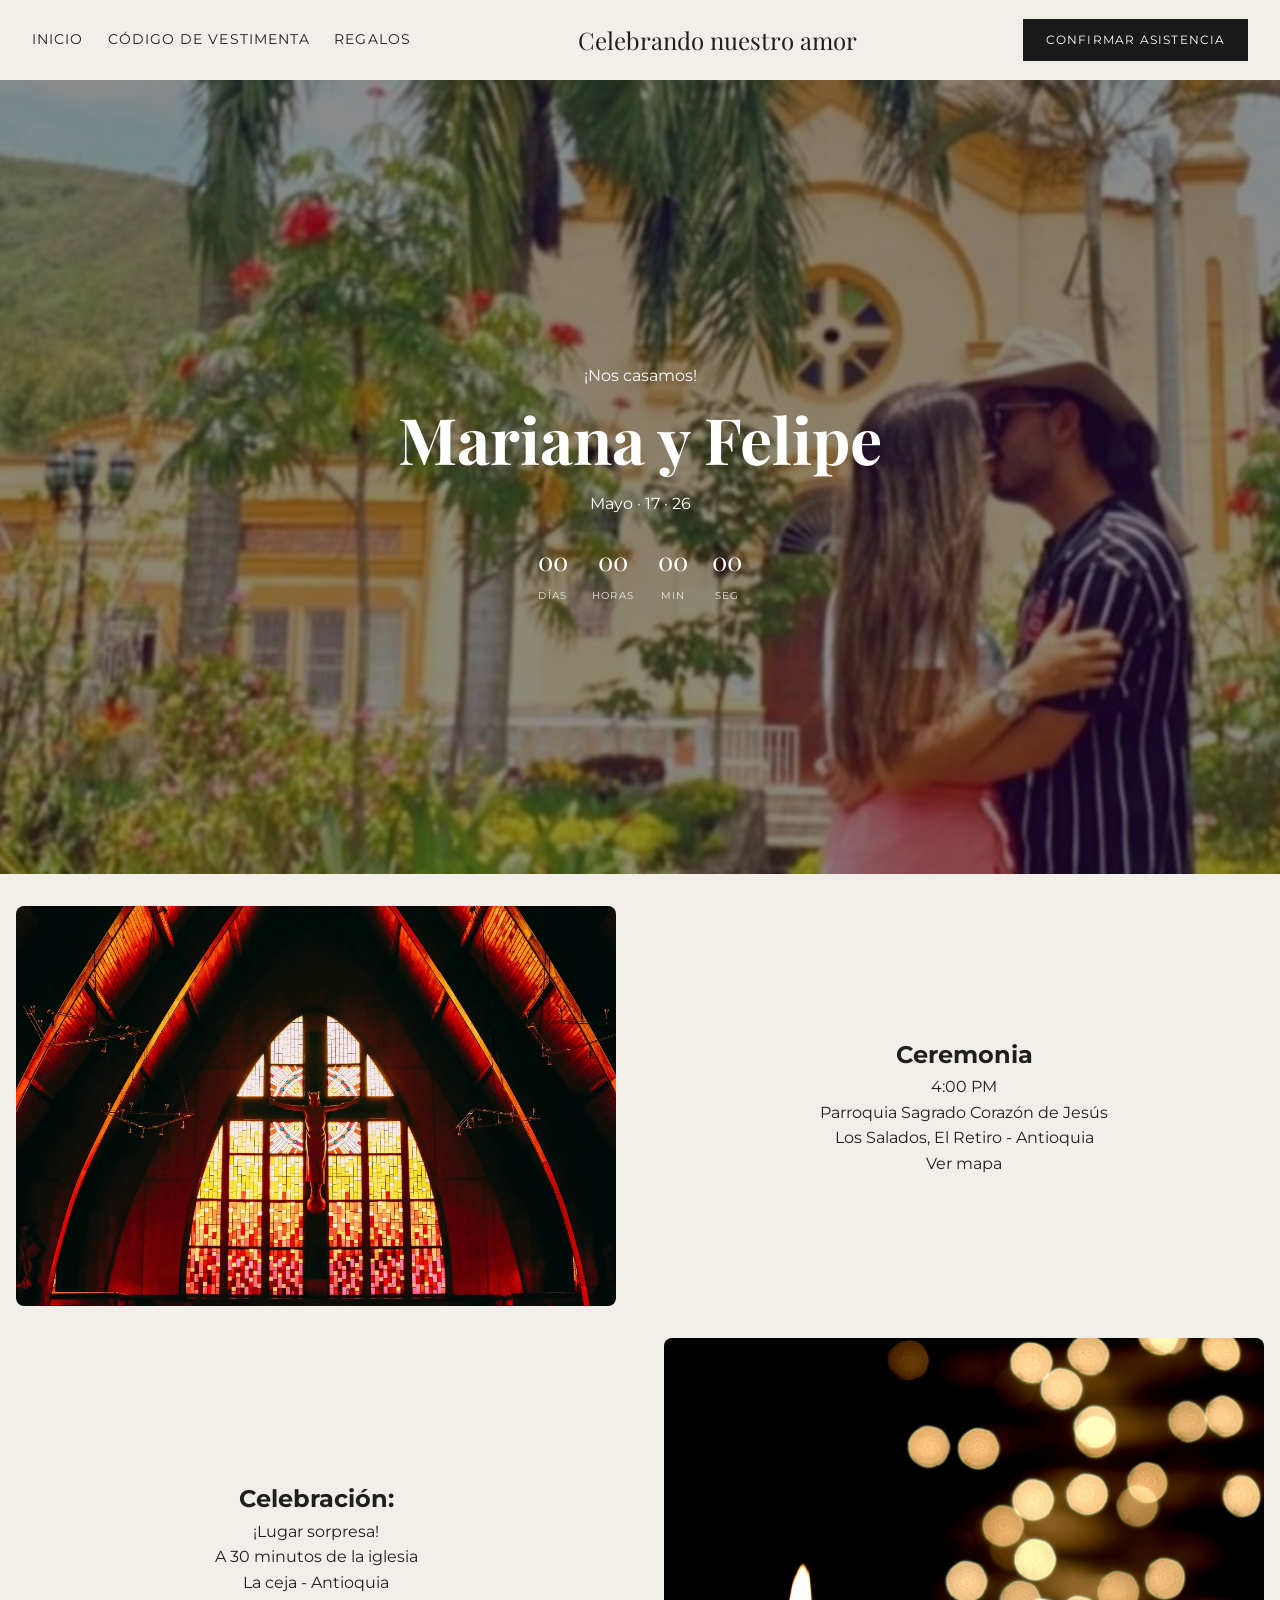
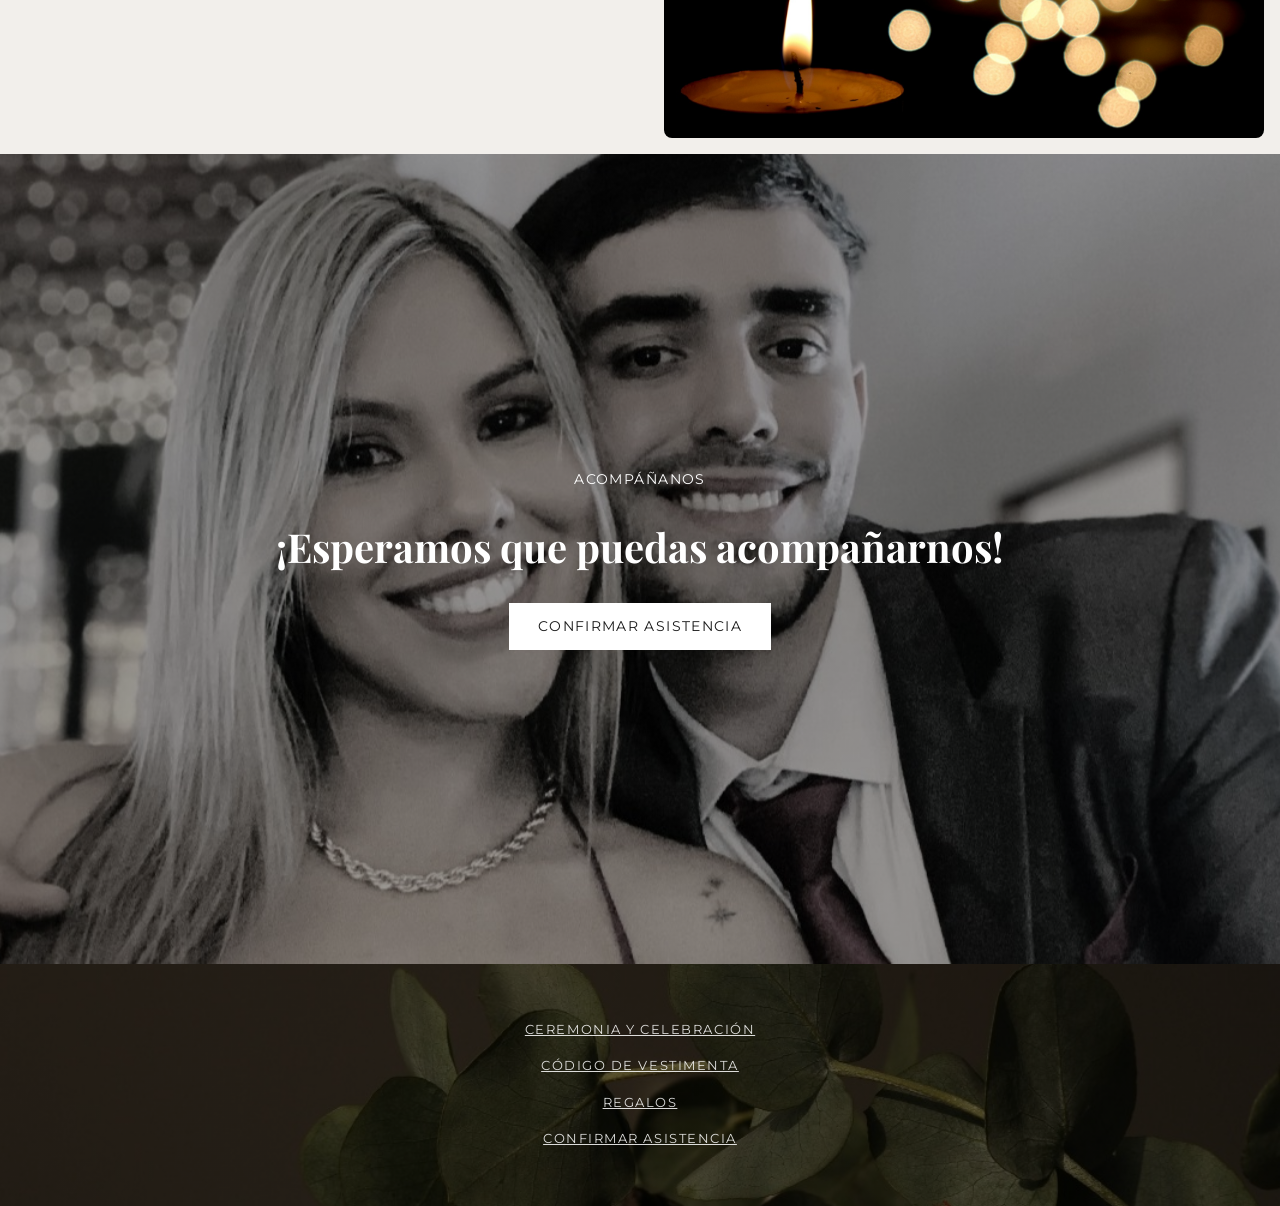
==== index.html @ bd40d795 "nav con lineas y regalos" ====
<!DOCTYPE html>
<html lang="es">
<head>
  <meta charset="UTF-8" />
  <meta name="viewport" content="width=device-width, initial-scale=1.0" />
  <title>Celebrando nuestro amor</title>

  <!-- Google Fonts -->
  <link href="https://fonts.googleapis.com/css2?family=Playfair+Display:wght@400;500;600&family=Montserrat:wght@300;400;500&display=swap" rel="stylesheet">
   
  <!-- IMPORTANTE: aquí puedes luego mover el CSS a styles.css -->
  <link rel="stylesheet" href="css/styles.css">

</head>

<body>


  <header id="header"></header>

  <section class="hero hero--home">
    <p class="eyebrow">¡Nos casamos!</p>
    <h1>Mariana y Felipe</h1>
    <p class="date">Mayo · 17 · 26</p>

    <!-- CONTADOR -->
    <div class="countdown" id="countdown">
      <div>
        <span id="days">00</span>
        <small>Días</small>
      </div>
      <div>
        <span id="hours">00</span>
        <small>Horas</small>
      </div>
      <div>
        <span id="minutes">00</span>
        <small>Min</small>
      </div>
      <div>
        <span id="seconds">00</span>
        <small>Seg</small>
      </div>
    </div>
  </section>

  

  <section class="split-section split--ceremonia">
    <div class="split-media"></div>
    <div class="content">
      <h2>Ceremonia</h2>
      <p>4:00 PM</p>
      <p>Parroquia Sagrado Corazón de Jesús</p>
      <p>Los Salados, El Retiro - Antioquia</p>
      <a href="https://maps.app.goo.gl/ar8x31HujH5ooVcg8" class="link">Ver mapa</a>
    </div>
  </section>

  <section class="split-section reverse split--celebracion">
    <div class="split-media"></div>
    <div class="content">
      <h2>Celebración:</h2>
      <p>¡Lugar sorpresa!</p>
      <p>A 30 minutos de la iglesia</p>
      <p>La ceja - Antioquia</p>
    </div>
  </section>


  <section class="cta cta--fondo">
    <p class="eyebrow">Acompáñanos</p>
    <h2>¡Esperamos que puedas acompañarnos!</h2>
    <a href="rsvp.html" class="btn-light">Confirmar asistencia</a>
  </section>


  <div id="footer"></div>

  <script src="js/include.js"></script>

  <script>
  const targetDate = new Date("May 17, 2026 16:00:00").getTime();

  function updateCountdown() {
    const now = new Date().getTime();
    const distance = targetDate - now;

    if (distance < 0) return;

    const days = Math.floor(distance / (1000 * 60 * 60 * 24));
    const hours = Math.floor((distance / (1000 * 60 * 60)) % 24);
    const minutes = Math.floor((distance / (1000 * 60)) % 60);
    const seconds = Math.floor((distance / 1000) % 60);

    document.getElementById("days").textContent = days;
    document.getElementById("hours").textContent = hours.toString().padStart(2, "0");
    document.getElementById("minutes").textContent = minutes.toString().padStart(2, "0");
    document.getElementById("seconds").textContent = seconds.toString().padStart(2, "0");
  }

  updateCountdown();
  setInterval(updateCountdown, 1000);
</script>


</body>
</html>
---- css/styles.css ----
/* =====================
       VARIABLES
    ====================== */
    :root {
      --bg-main: #f2efeb;
      --bg-accent: #e6d3c4;
      --bg-dark: #1a1a1a;
      --text-main: #1f1f1f;
      --text-muted: #6f6f6f;
      --text-light: #ffffff;
    }

    /* =====================
       RESET
    ====================== */
    *, *::before, *::after {
      box-sizing: border-box;
      margin: 0;
      padding: 0;
    }

    body {
      font-family: 'Montserrat', sans-serif;
      background-color: var(--bg-main);
      color: var(--text-main);
      line-height: 1.6;
    }

    a { text-decoration: none; color: inherit; }

    p a {
      text-decoration: underline;
      font-size: 1.1em;
    }

    footer a {
      text-decoration: underline;
      font-size: 1.1em;
    }


    /* =====================
       HEADER (DESKTOP)
    ====================== */
    .site-header {
      position: sticky;
      top: 0;
      z-index: 10;
      background-color: var(--bg-main);
      display: grid;
      grid-template-columns: auto 1fr auto;
      align-items: center;
      padding: 1.2rem 2rem;
    }

    #header {
      position: sticky;
      top: 0;
      z-index: 1000;
    }

    .nav-left {
      display: flex;
      gap: 1.5rem;
      font-size: 0.85rem;
      letter-spacing: 0.08em;
      text-transform: uppercase;
    }

    .nav-center {
      font-family: 'Playfair Display', serif;
      font-size: 1.5rem;
      text-align: center;
    }

    .nav-right {
      display: flex;
      justify-content: flex-end;
    }

    .btn-dark {
      background-color: var(--bg-dark);
      color: var(--text-light);
      padding: 0.7rem 1.4rem;
      font-size: 0.75rem;
      letter-spacing: 0.1em;
      text-transform: uppercase;
    }

    /* CTA móvil oculto en desktop */
    .mobile-cta {
      display: none;
    }

    /* HAMBURGUESA (oculta en desktop) */
    .hamburger {
      display: none;
      flex-direction: column;
      gap: 5px;
      cursor: pointer;
    }

    .hamburger span {
      width: 24px;
      height: 2px;
      background: var(--text-main);
    }

    /* =====================
       SECCIONES
    ====================== */
    section { padding: 5rem 2rem; }

    /* HERO */

    .hero {
      display: flex;
      flex-direction: column;
      align-items: center;
      justify-content: center;
      text-align: center;
      color: var(--text-light);
      padding: 2rem;
      position: relative;
      overflow: hidden;
    }

    /* HERO-HOME */

    .hero--home {
      min-height: 90vh;
      padding: 2rem;
    }

    .hero--home::before {
      content: "";
      position: absolute;
      inset: 0;

      background:
        linear-gradient(rgba(0,0,0,0.45), rgba(0,0,0,0.45)),
        url('../images/hero-desktop.jpg') center / cover no-repeat;

      z-index: 0;
      margin: 0 0 1rem 0;
    }

    .hero--home > * {
      position: relative;
      z-index: 1;
    }

    .countdown {
      display: flex;
      gap: 1.5rem;
      margin-top: 1.5rem;
      text-align: center;
    }

    .countdown span {
      display: block;
      font-family: 'Playfair Display', serif;
      font-size: 1.6rem;
    }

    .countdown small {
      font-size: 0.65rem;
      letter-spacing: 0.12em;
      text-transform: uppercase;
      opacity: 0.85;
    }


    /* HERO-RESVP*/

    .hero--rsvp {
      min-height: 90vh;
      padding: 2rem;
    }

    .hero--rsvp::before {
      content: "";
      position: absolute;
      inset: 0;

      background:
        linear-gradient(rgba(0,0,0,0.45), rgba(0,0,0,0.45)),
        url('../images/playa-desktop.jpg') center / cover no-repeat;

      z-index: 0;
      margin: 0 0 1rem 0;
    }

    .hero--rsvp > * {
      position: relative;
      z-index: 1;
    }

    /* HERO-Vestimenta*/

    .hero--vestimenta {
      min-height: 90vh;
      padding: 2rem;
    }

    .hero--vestimenta::before {
      content: "";
      position: absolute;
      inset: 0;

      background:
        linear-gradient(rgba(0,0,0,0.45), rgba(0,0,0,0.45)),
        url('../images/anillo-desktop.png') center / cover no-repeat;

      z-index: 0;
      margin: 0 0 1rem 0;
    }


    .hero--vestimenta > * {
      position: relative;
      z-index: 1;
    }

    /* HERO-regalos*/

    .hero--regalos {
      min-height: 90vh;
      padding: 2rem;
    }

    .hero--regalos::before {
      content: "";
      position: absolute;
      inset: 0;

      background:
        linear-gradient(rgba(0,0,0,0.45), rgba(0,0,0,0.45)),
        url('../images/sobres-desktop.png') center / cover no-repeat;

      z-index: 0;
      margin: 0 0 1rem 0;
    }


    .hero--regalos > * {
      position: relative;
      z-index: 1;
    }

    /* HERO- h1*/

    .hero h1 {
      font-family: 'Playfair Display', serif;
      font-size: clamp(2.5rem, 5vw, 4rem);
    }

    /* Sections */

    .split-section {
      display: grid;
      grid-template-columns: 1fr 1fr;
      gap: 3rem;
      align-items: center;
      text-align: center;
      padding: 1rem; /* menos espacio vertical */
       
    }

    /* Alternar orden imagen / texto */
    .split-section.reverse {
      direction: rtl;
    }

    .split-section.reverse > * {
      direction: ltr;
    }

    .split-media {
      width: 100%;
      height: 400px;
      background-position: center;
      background-size: cover;
      background-repeat: no-repeat;
      border-radius: 8px; /* opcional */
    }

    .split--ceremonia .split-media {
      background-image: url('../images/iglesia.jpg');
      
    }

    .split--celebracion .split-media {
      background-image: url('../images/hacienda.jpg');
    }



    .media-placeholder { height: 400px; background: #ccc; }

    .cta {
      text-align: center;
      position: relative;
      overflow: hidden;
      display: flex;
      flex-direction: column;
      align-items: center;
      justify-content: center;
      gap: 1.5rem;
      color: var(--text-light);
      min-height: 90vh;
      padding: 2rem;
    }

    /* Imagen de fondo con overlay */
    .cta--fondo::before {
      content: "";
      position: absolute;
      inset: 0;
      
      background:
        linear-gradient(rgba(0,0,0,0.4), rgba(0,0,0,0.4)),
        url('../images/cta-fondo-desktop.jpg') center / cover no-repeat;
      
      z-index: 0;
    }

    /* Contenido por encima */
    .cta--fondo > * {
      position: relative;
      z-index: 1;
    }

    /* Estilos del texto y botón */
    .cta .eyebrow {
      text-transform: uppercase;
      letter-spacing: 0.1em;
      font-size: 0.9rem;
      color: var(--text-light);
    }

    .cta h2 {
      font-family: 'Playfair Display', serif;
      font-size: clamp(1.8rem, 4vw, 2.5rem);
    }

    .cta .btn-light {
      background: var(--text-light);
      color: var(--bg-dark);
      padding: 0.8rem 1.8rem;
      text-transform: uppercase;
      letter-spacing: 0.1em;
      font-size: 0.85rem;
    }


    .site-footer {
      color: var(--text-light);
      padding: 3.5rem 2rem;
      display: flex;
      justify-content: center;
      position: relative;
      overflow: hidden;
    }

    .site-footer--image::before {
      content: "";
      position: absolute;
      inset: 0;

      background:
        linear-gradient(rgba(0,0,0,0.55), rgba(0,0,0,0.55)),
        url('../images/footer.jpg') center / cover no-repeat;

      z-index: 0;
    }

    .site-footer nav {
      display: flex;
      flex-direction: column;
      gap: 1rem;
      text-align: center;
      position: relative;
      z-index: 1;
    }

    .site-footer a {
      font-size: 0.8rem;
      letter-spacing: 0.12em;
      text-transform: uppercase;
      opacity: 0.85;
      transition: opacity 0.3s ease;
    }

    .site-footer a:hover {
      opacity: 1;
    }



    .required {
    color: rgb(98, 80, 80);        /* opcional, resalta que es obligatorio */
    font-size: 0.85rem;
    margin-left: 0.3rem; /* pequeño espacio desde el label */
  }


    /* =====================
       RESPONSIVE (MÓVIL)
    ====================== */
    @media (max-width: 768px) {
      .mobile-cta { display: inline-block; }
      .hamburger { display: flex; }

      .nav-right { display: none; }

      .nav-left {
        position: absolute;
        top: 100%;
        left: 0;
        width: 100%;
        background: var(--bg-main);
        flex-direction: column;
        align-items: center;
        gap: 1.5rem;
        padding: 2rem 0;
        display: none;
      }

      .nav-left.active { display: flex; }

      .mobile-cta { margin-top: 1rem; }

      .split-section { grid-template-columns: 1fr; }

      .hero--home {
        aspect-ratio: 9 / 16;
        min-height: unset;
      }

      .hero--home::before {
        background:
          linear-gradient(rgba(0,0,0,0.5), rgba(0,0,0,0.5)),
          url('../images/hero.jpg') center / contain no-repeat;
      }

      .hero--rsvp {
        aspect-ratio: 9 / 16;
        min-height: unset;
      }


      .hero--rsvp::before {
        background:
          linear-gradient(rgba(0,0,0,0.1), rgba(0,0,0,0.1)),
          url('../images/playa.jpg') center / contain no-repeat;
      }

      .hero--vestimenta {
        aspect-ratio: 9 / 16;
        min-height: unset;
      }

      .hero--vestimenta::before {
        background:
          linear-gradient(rgba(0,0,0,0.35), rgba(0,0,0,0.35)),
          url('../images/anillo.png') center / contain no-repeat;
      }

          .cta.cta--fondo::before {
        background:
          linear-gradient(rgba(0,0,0,0.35), rgba(0,0,0,0.35)),
          url('../images/cta-fondo.jpg') center / cover no-repeat;
      }
    }
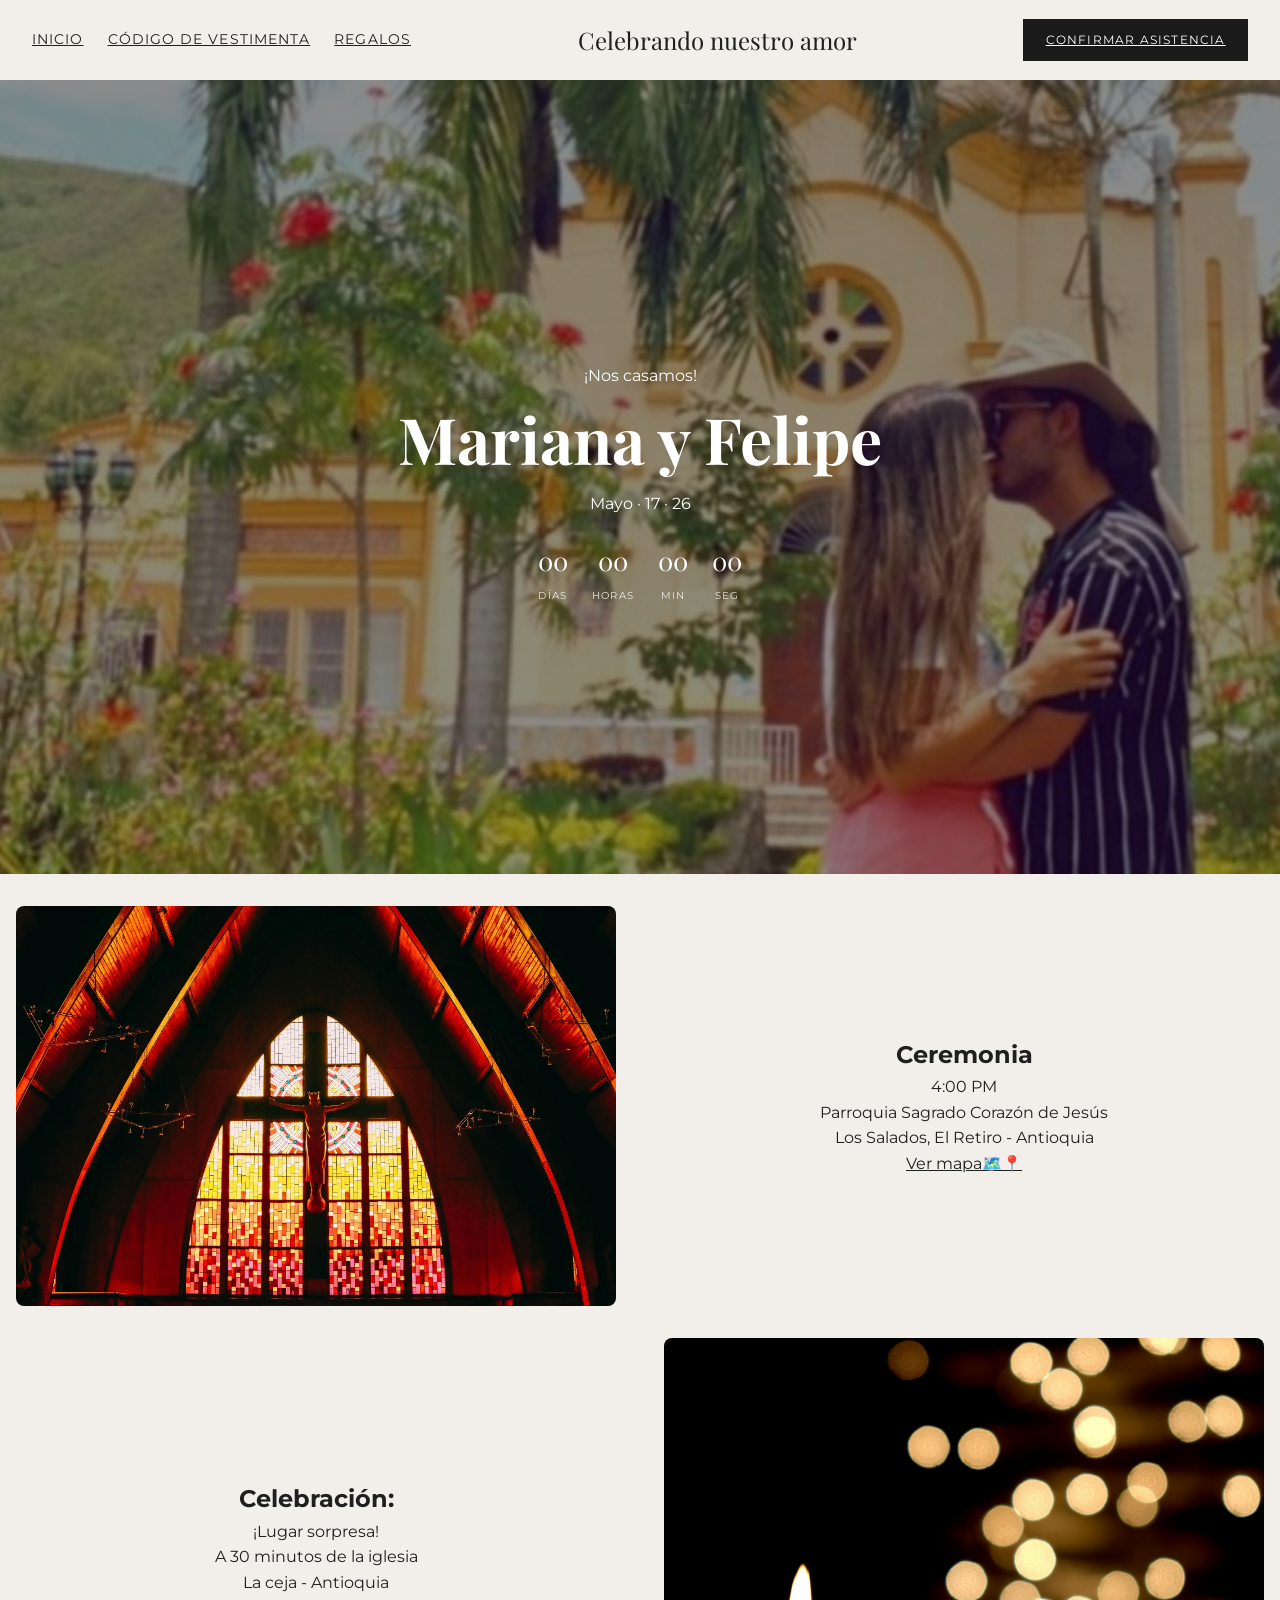
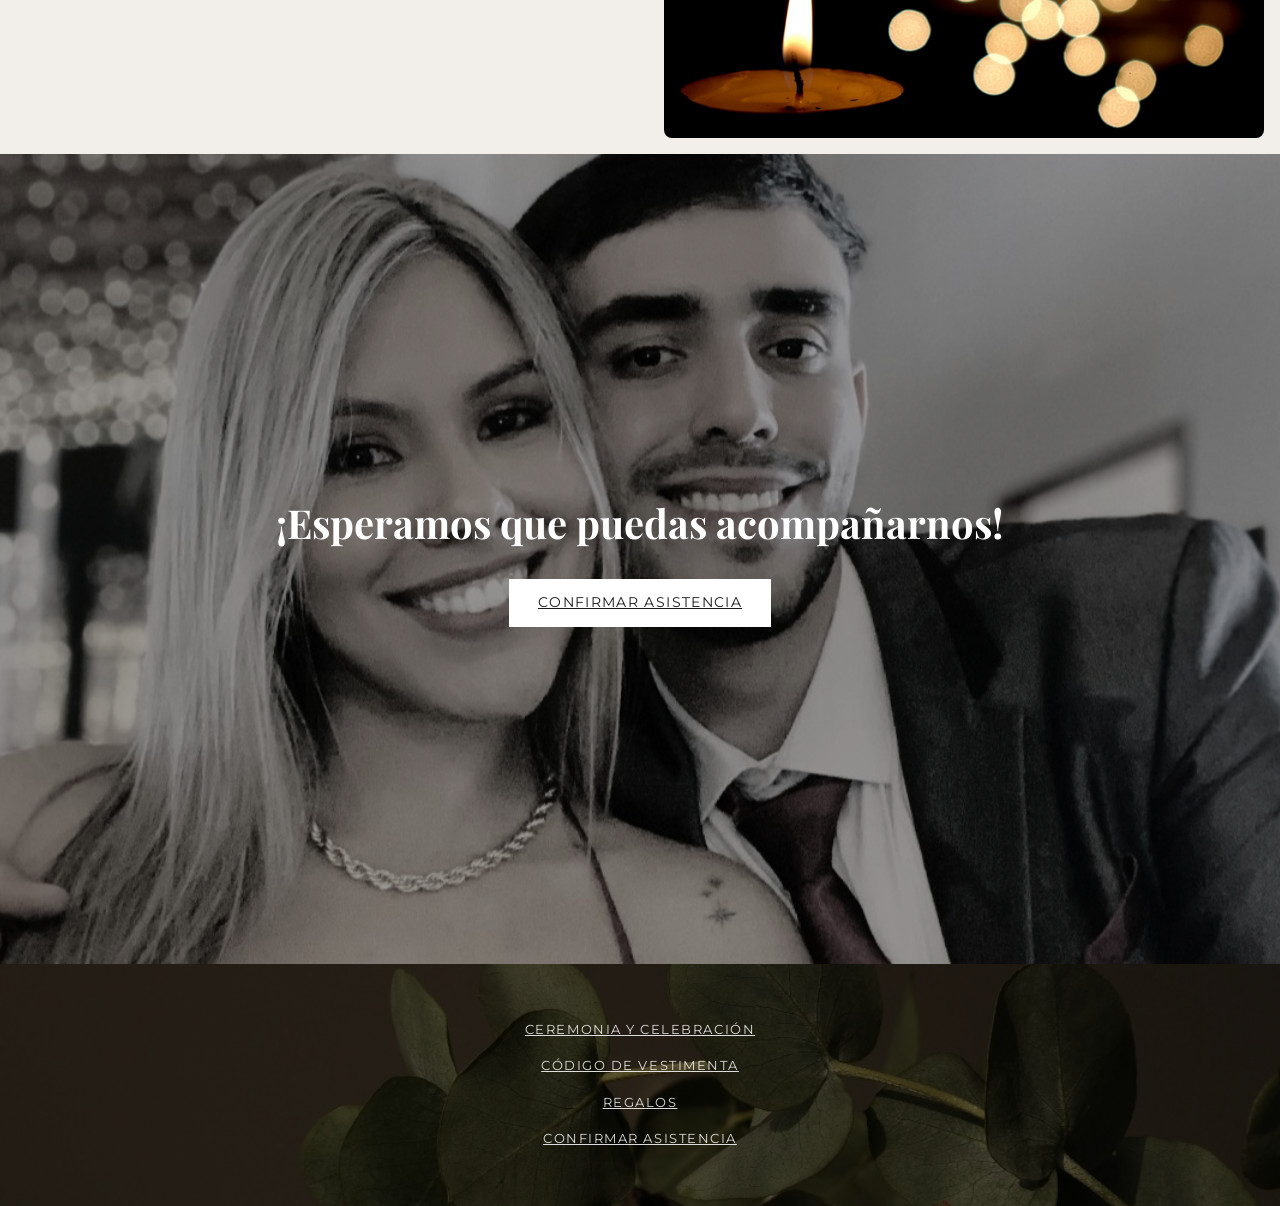
==== commit 0130c54e: "ultimas correciones" ====
--- a/index.html
+++ b/index.html
@@ -7,7 +7,8 @@
 
   <!-- Google Fonts -->
   <link href="https://fonts.googleapis.com/css2?family=Playfair+Display:wght@400;500;600&family=Montserrat:wght@300;400;500&display=swap" rel="stylesheet">
-   
+  <link href="https://fonts.googleapis.com/css2?family=Cormorant+Garamond:wght@400;500;600&display=swap" rel="stylesheet">
+
   <!-- IMPORTANTE: aquí puedes luego mover el CSS a styles.css -->
   <link rel="stylesheet" href="css/styles.css">
 
@@ -53,7 +54,7 @@
       <p>4:00 PM</p>
       <p>Parroquia Sagrado Corazón de Jesús</p>
       <p>Los Salados, El Retiro - Antioquia</p>
-      <a href="https://maps.app.goo.gl/ar8x31HujH5ooVcg8" class="link">Ver mapa</a>
+      <a href="https://maps.app.goo.gl/ar8x31HujH5ooVcg8" class="link">Ver mapa🗺️📍</a>
     </div>
   </section>
 
@@ -69,7 +70,6 @@
 
 
   <section class="cta cta--fondo">
-    <p class="eyebrow">Acompáñanos</p>
     <h2>¡Esperamos que puedas acompañarnos!</h2>
     <a href="rsvp.html" class="btn-light">Confirmar asistencia</a>
   </section>
@@ -80,7 +80,7 @@
   <script src="js/include.js"></script>
 
   <script>
-  const targetDate = new Date("May 17, 2026 16:00:00").getTime();
+  const targetDate = new Date("May 17, 2026 00:00:00").getTime();
 
   function updateCountdown() {
     const now = new Date().getTime();
--- a/css/styles.css
+++ b/css/styles.css
@@ -26,9 +26,14 @@
       line-height: 1.6;
     }
 
-    a { text-decoration: none; color: inherit; }
+    a {color: inherit; }
 
     p a {
+      text-decoration: underline;
+      font-size: 1.1em;
+    }
+
+    #mapa {
       text-decoration: underline;
       font-size: 1.1em;
     }
@@ -201,7 +206,9 @@
     .hero--vestimenta {
       min-height: 90vh;
       padding: 2rem;
-    }
+      font-family: 'Cormorant Garamond', sans-serif;
+    }
+
 
     .hero--vestimenta::before {
       content: "";
@@ -217,10 +224,8 @@
     }
 
 
-    .hero--vestimenta > * {
-      position: relative;
-      z-index: 1;
-    }
+  
+    
 
     /* HERO-regalos*/
 
@@ -284,6 +289,30 @@
       background-repeat: no-repeat;
       border-radius: 8px; /* opcional */
     }
+
+    .split--vestimenta {
+      gap: 2rem;
+    }
+
+    .vestimenta {
+      padding: 3rem 2rem;
+      border-radius: 1.1rem;
+      text-align: center;
+      box-shadow: 0 10px 30px rgba(0,0,0,0.05);
+      font-family: 'Cormorant Garamond', sans-serif;
+      font-size: 1.2rem;
+    }
+
+    /* Rosa pastel */
+    .vestimenta--mujer {
+      background-color: #ebccad;
+    }
+
+    /* Azul pastel */
+    .vestimenta--hombre {
+      background-color: #99ab9f;
+    }
+
 
     .split--ceremonia .split-media {
       background-image: url('../images/iglesia.jpg');
@@ -404,6 +433,13 @@
     margin-left: 0.3rem; /* pequeño espacio desde el label */
   }
 
+    #mapa {
+      text-decoration: underline !important;
+    }
+
+    .link{
+      text-decoration: underline;
+    }
 
     /* =====================
        RESPONSIVE (MÓVIL)
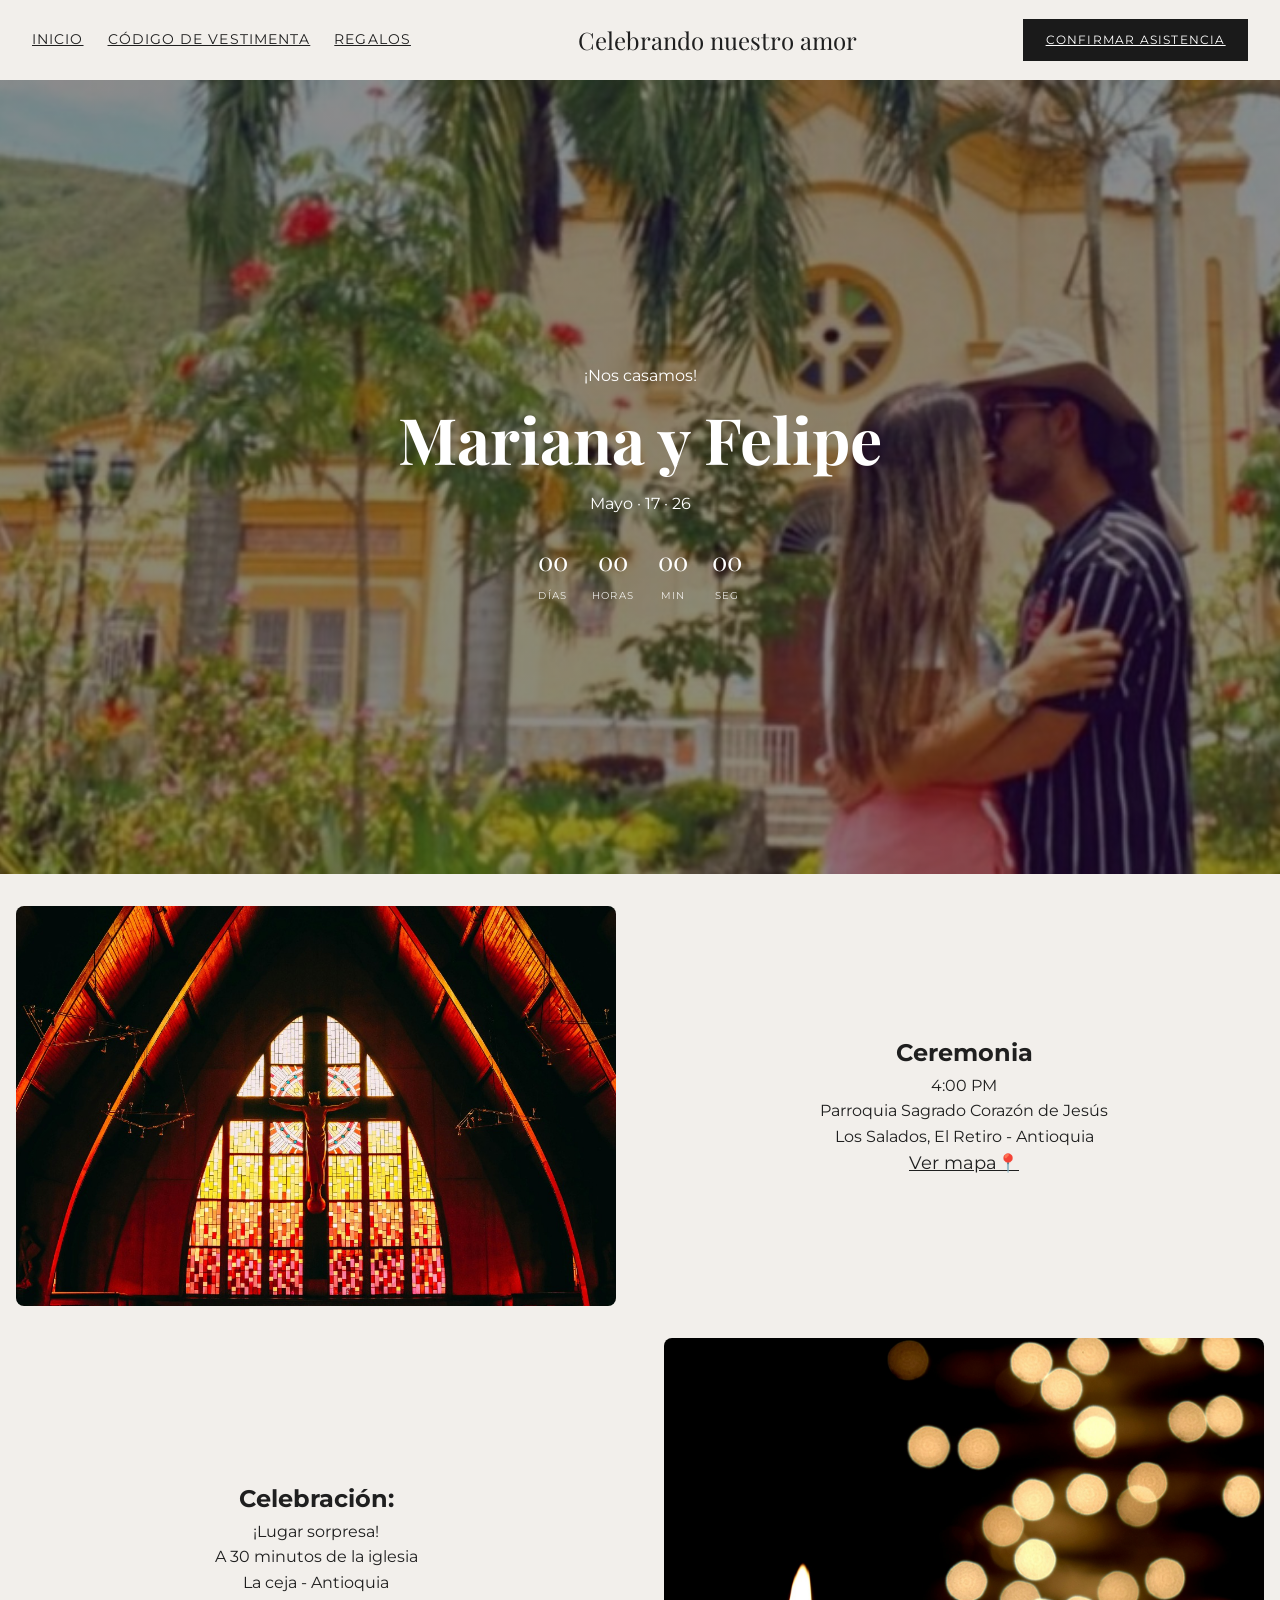
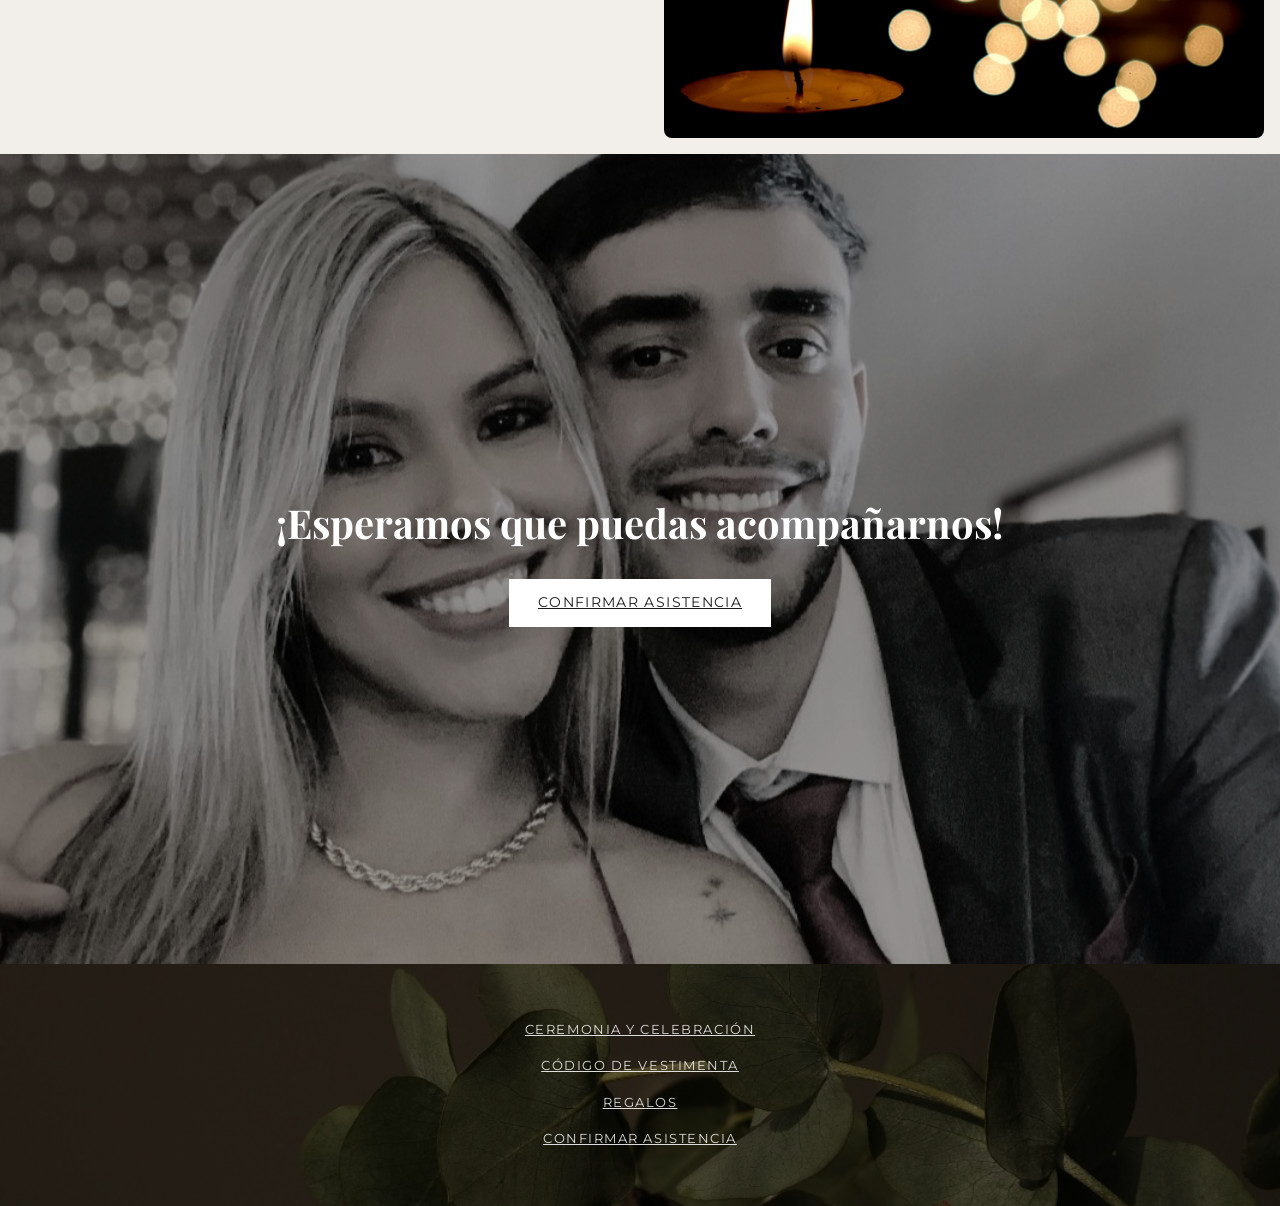
==== commit 45732804: "cambio mapa" ====
--- a/index.html
+++ b/index.html
@@ -54,7 +54,7 @@
       <p>4:00 PM</p>
       <p>Parroquia Sagrado Corazón de Jesús</p>
       <p>Los Salados, El Retiro - Antioquia</p>
-      <a href="https://maps.app.goo.gl/ar8x31HujH5ooVcg8" class="link">Ver mapa🗺️📍</a>
+      <a href="https://maps.app.goo.gl/ar8x31HujH5ooVcg8" id="mapa" class="link">Ver mapa📍</a>
     </div>
   </section>
 
--- a/css/styles.css
+++ b/css/styles.css
@@ -437,7 +437,7 @@
       text-decoration: underline !important;
     }
 
-    .link{
+    #mapa {
       text-decoration: underline;
     }
 
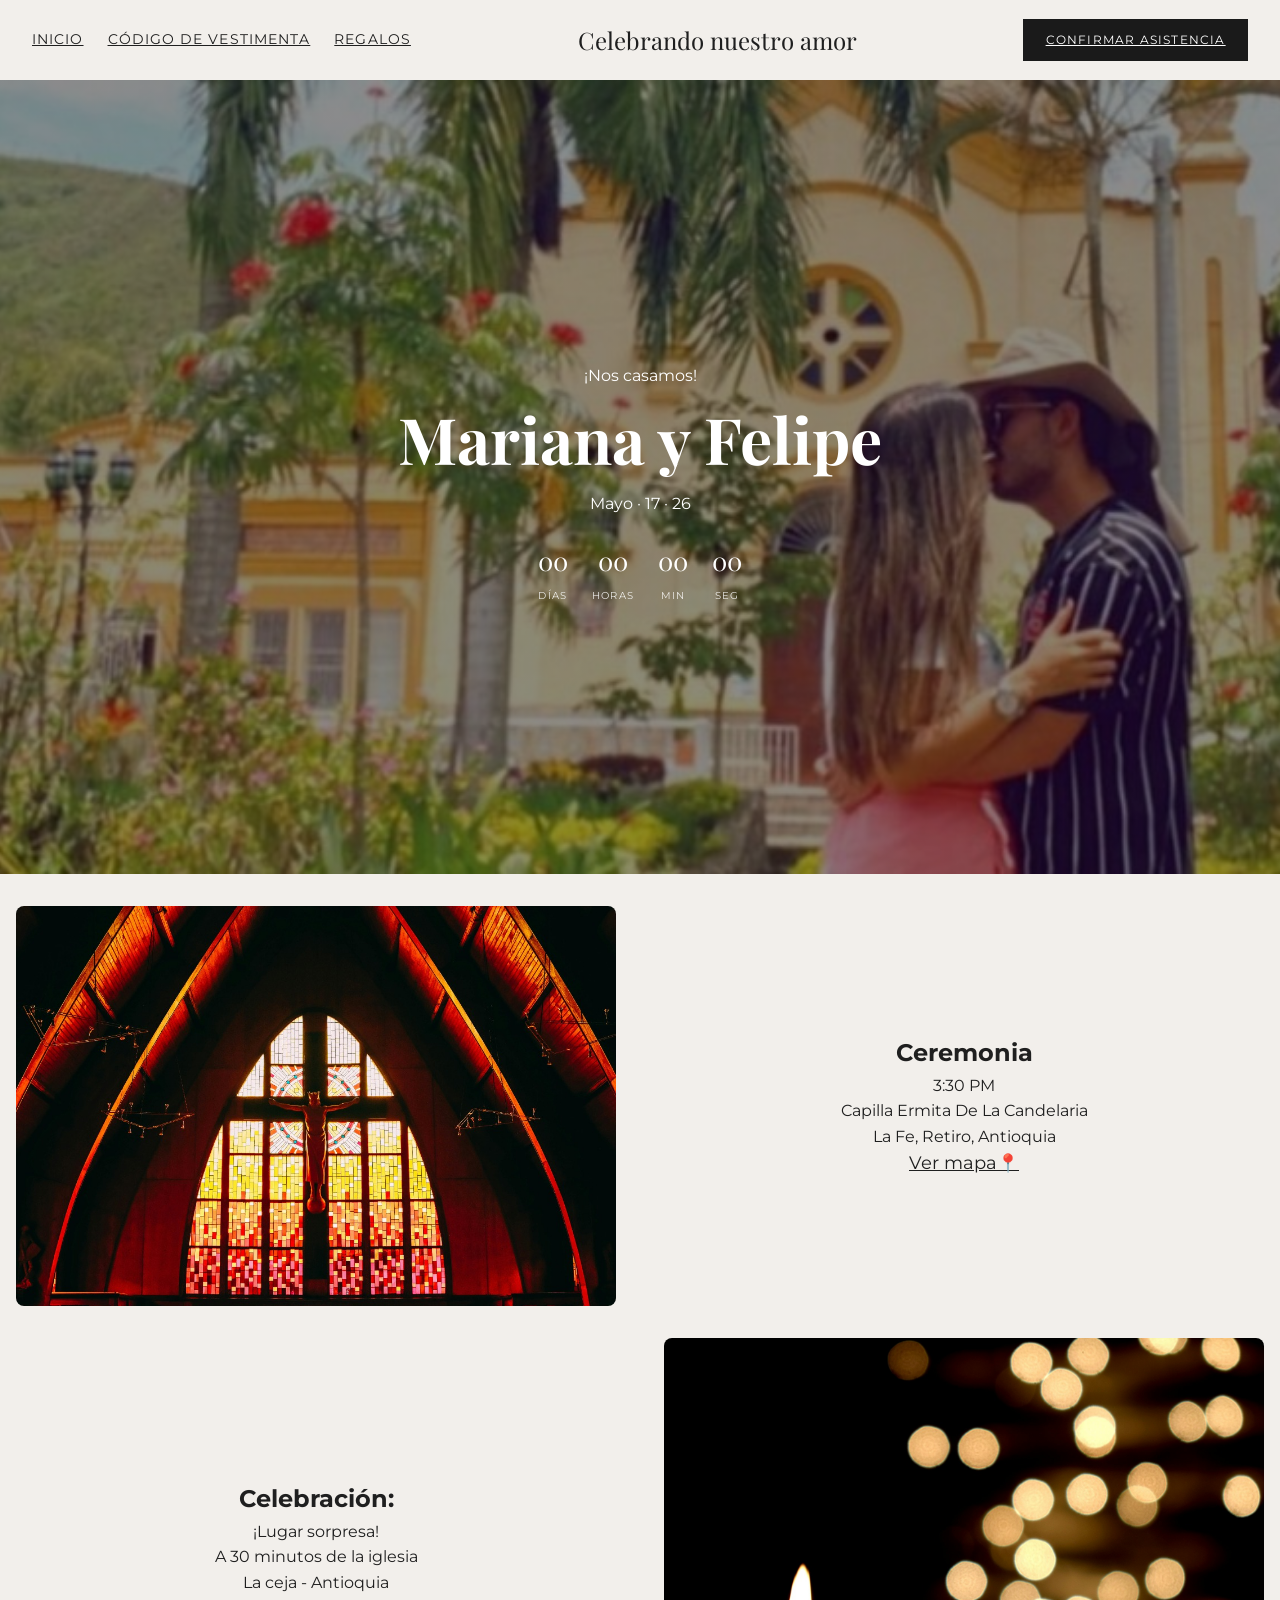
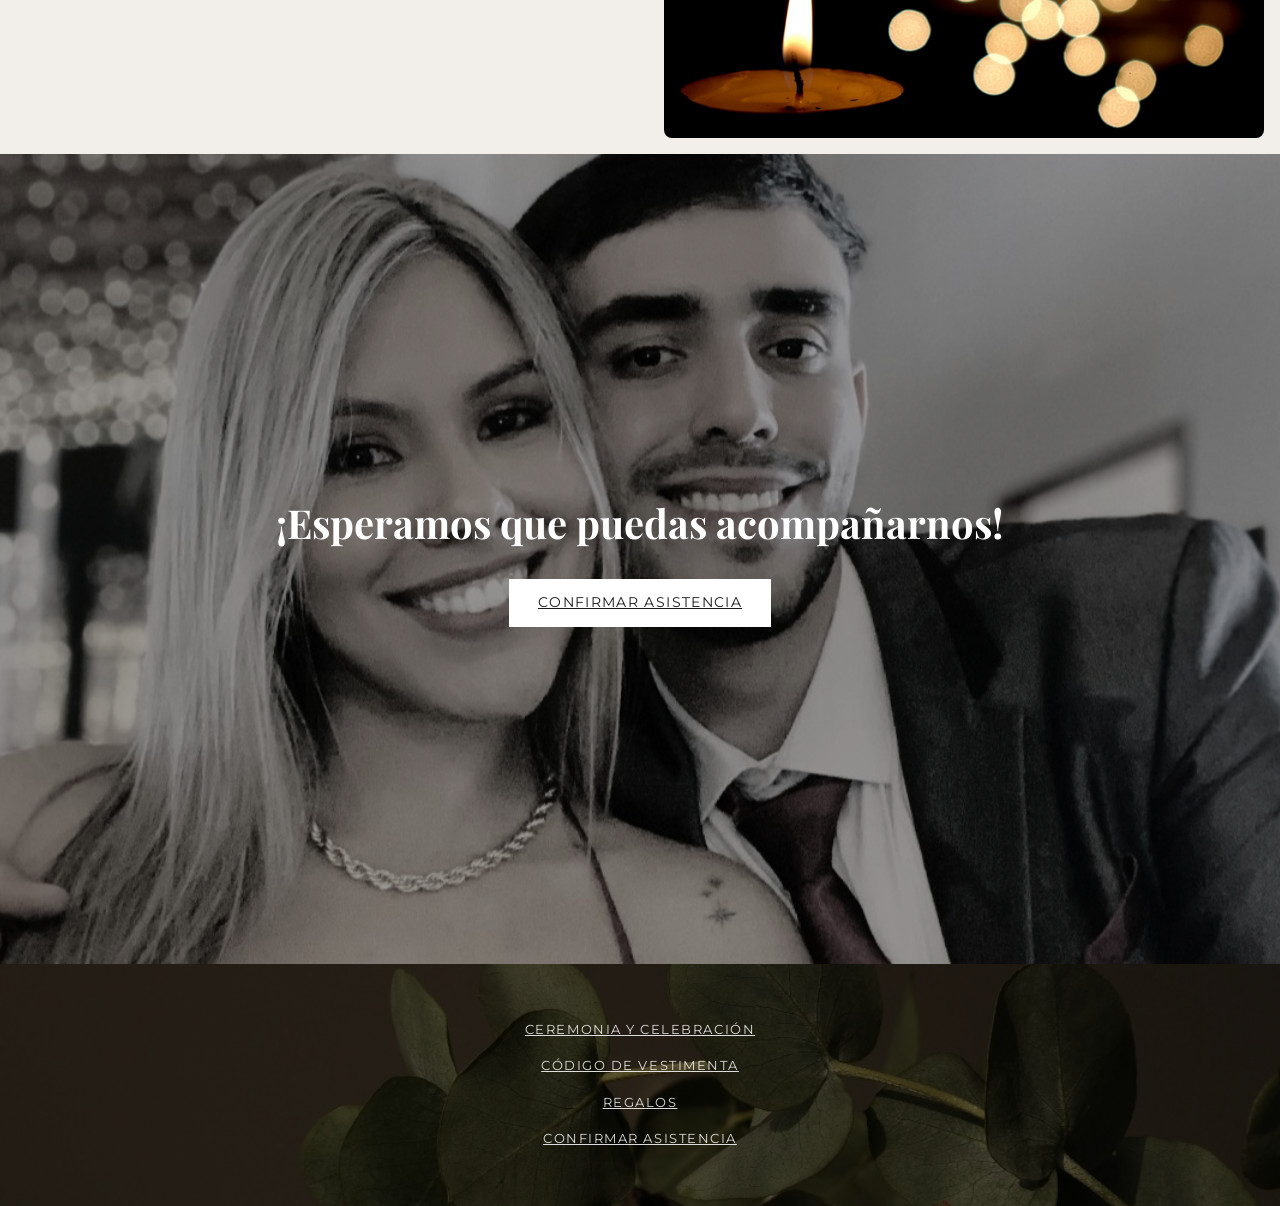
==== commit 9f38da06: "cambio iglesia" ====
--- a/index.html
+++ b/index.html
@@ -51,10 +51,10 @@
     <div class="split-media"></div>
     <div class="content">
       <h2>Ceremonia</h2>
-      <p>4:00 PM</p>
-      <p>Parroquia Sagrado Corazón de Jesús</p>
-      <p>Los Salados, El Retiro - Antioquia</p>
-      <a href="https://maps.app.goo.gl/ar8x31HujH5ooVcg8" id="mapa" class="link">Ver mapa📍</a>
+      <p>3:30 PM</p>
+      <p>Capilla Ermita De La Candelaria</p>
+      <p>La Fe, Retiro, Antioquia</p>
+      <a href="https://share.google/L19kBGJmUySTLNsi6" id="mapa" class="link">Ver mapa📍</a>
     </div>
   </section>
 
--- a/css/styles.css
+++ b/css/styles.css
@@ -448,6 +448,8 @@
       .mobile-cta { display: inline-block; }
       .hamburger { display: flex; }
 
+      
+
       .nav-right { display: none; }
 
       .nav-left {
@@ -507,5 +509,11 @@
         background:
           linear-gradient(rgba(0,0,0,0.35), rgba(0,0,0,0.35)),
           url('../images/cta-fondo.jpg') center / cover no-repeat;
+          
+      }
+
+      .cta.cta--fondo {
+        justify-content: flex-end; /* 👈 ESTO mueve el h2 y el botón */
+        padding-bottom: 4rem;      /* ajusta cuánto sube/baja */
       }
     }
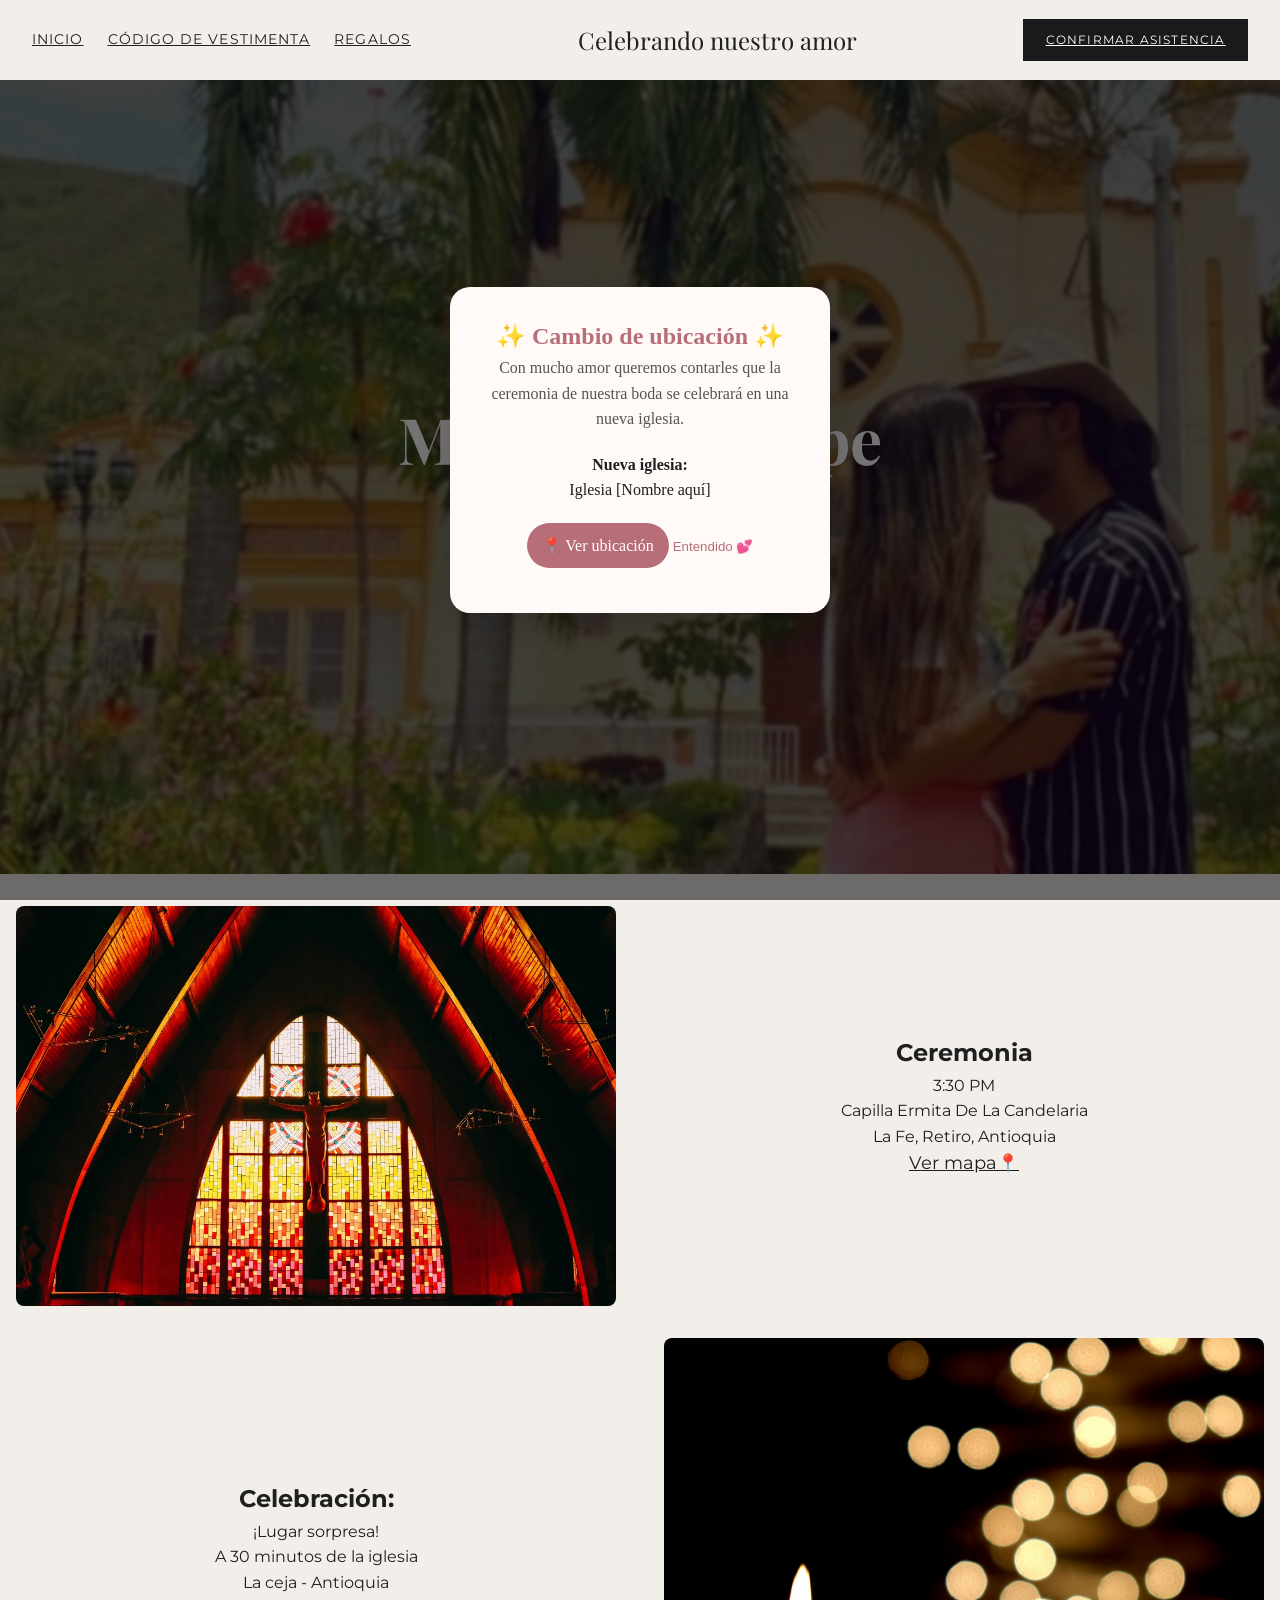
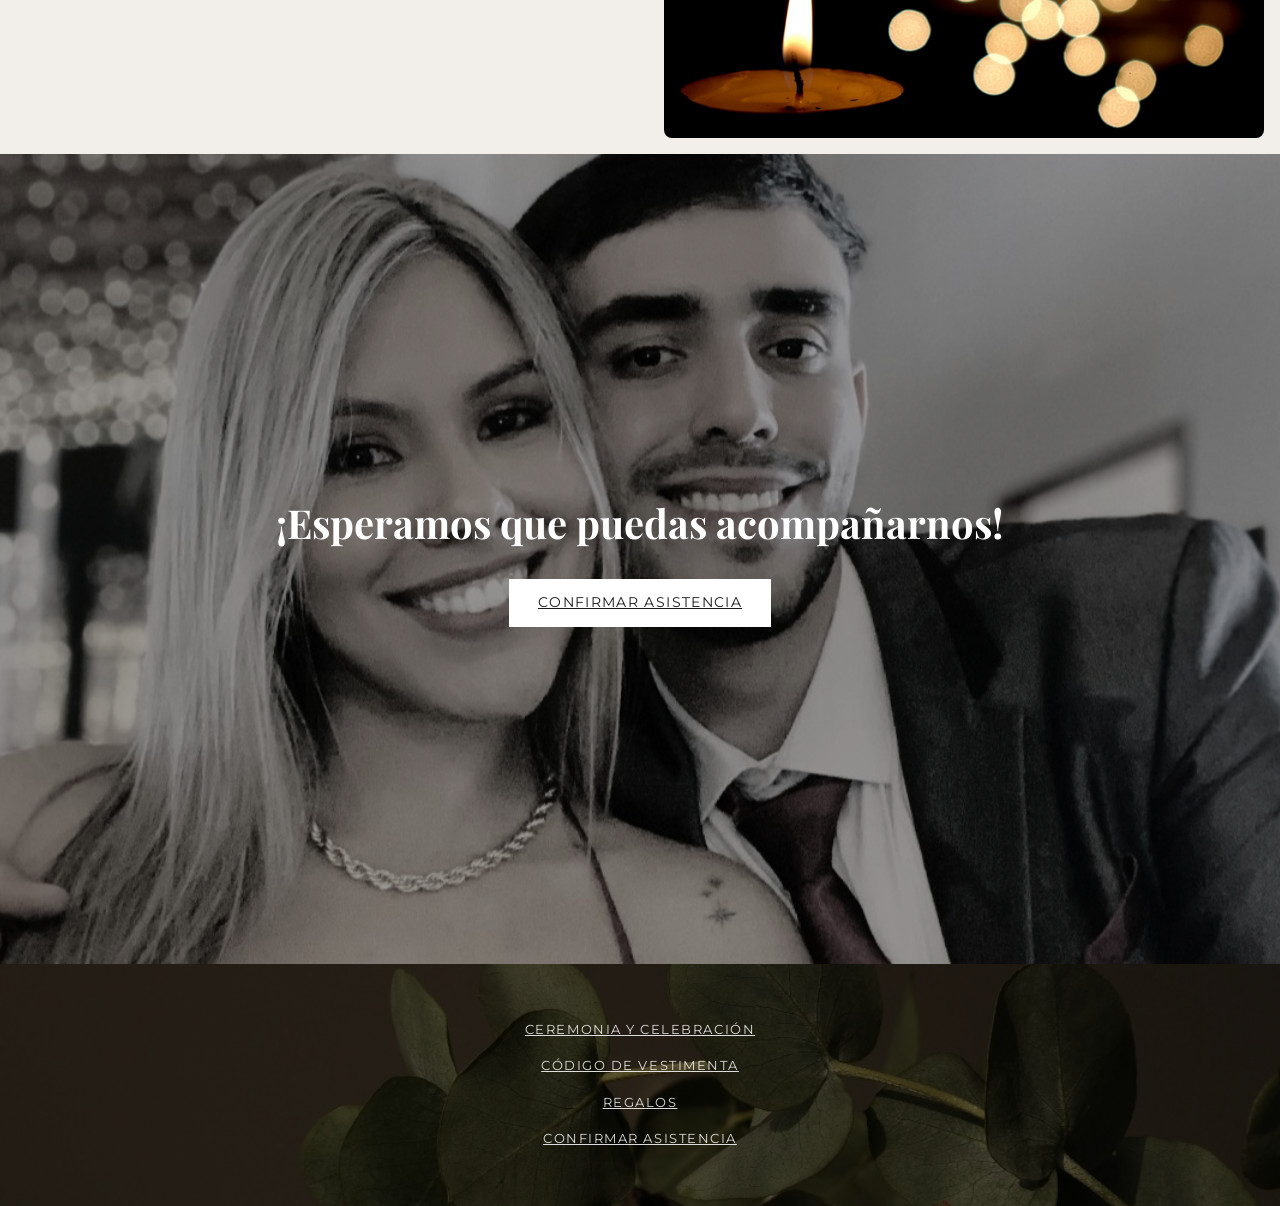
==== commit 2e6eeba6: "intento pop-up" ====
--- a/index.html
+++ b/index.html
@@ -15,7 +15,37 @@
 </head>
 
 <body>
+  <body>
 
+  
+  <div id="popup" class="overlay">
+    <div class="modal">
+      <h2>✨ Cambio de ubicación ✨</h2>
+      <p class="mensaje">
+        Con mucho amor queremos contarles que la ceremonia de nuestra boda
+        se celebrará en una nueva iglesia.
+      </p>
+
+      <p class="lugar">
+        <strong>Nueva iglesia:</strong><br>
+        Iglesia [Nombre aquí]
+      </p>
+
+      <a 
+        href="https://maps.google.com/?q=TU_UBICACION" 
+        target="_blank" 
+        class="btn-maps"
+      >
+        📍 Ver ubicación
+      </a>
+
+      <button onclick="cerrarPopup()" class="btn-cerrar">
+        Entendido 💕
+      </button>
+    </div>
+  </div>
+
+ 
 
   <header id="header"></header>
 
@@ -101,6 +131,18 @@
 
   updateCountdown();
   setInterval(updateCountdown, 1000);
+
+  function cerrarPopup() {
+    document.getElementById("popup").style.display = "none";
+    localStorage.setItem("avisoIglesia", "true");
+  }
+
+  window.onload = function() {
+    const visto = localStorage.getItem("avisoIglesia");
+    if (visto) {
+      document.getElementById("popup").style.display = "none";
+    }
+  };
 </script>
 
 
--- a/css/styles.css
+++ b/css/styles.css
@@ -441,6 +441,72 @@
       text-decoration: underline;
     }
 
+    /* POPUP BODA */
+.overlay {
+  position: fixed;
+  top: 0;
+  left: 0;
+  width: 100%;
+  height: 100%;
+  background: rgba(0, 0, 0, 0.55);
+  display: flex;
+  justify-content: center;
+  align-items: center;
+  z-index: 1000;
+}
+
+.modal {
+  background: #fffaf7;
+  padding: 30px;
+  border-radius: 20px;
+  text-align: center;
+  max-width: 380px;
+  box-shadow: 0 10px 40px rgba(0,0,0,0.2);
+  animation: fadeInScale 0.5s ease;
+  font-family: 'Georgia', serif;
+}
+
+.modal h2 {
+  color: #b76e79;
+}
+
+.mensaje {
+  color: #555;
+  margin-bottom: 20px;
+}
+
+.lugar {
+  margin-bottom: 20px;
+}
+
+.btn-maps {
+  display: inline-block;
+  margin-bottom: 15px;
+  padding: 10px 15px;
+  background: #b76e79;
+  color: white;
+  border-radius: 25px;
+  text-decoration: none;
+}
+
+.btn-cerrar {
+  border: none;
+  background: transparent;
+  color: #b76e79;
+  cursor: pointer;
+}
+
+@keyframes fadeInScale {
+  from {
+    opacity: 0;
+    transform: scale(0.85);
+  }
+  to {
+    opacity: 1;
+    transform: scale(1);
+  }
+}
+
     /* =====================
        RESPONSIVE (MÓVIL)
     ====================== */
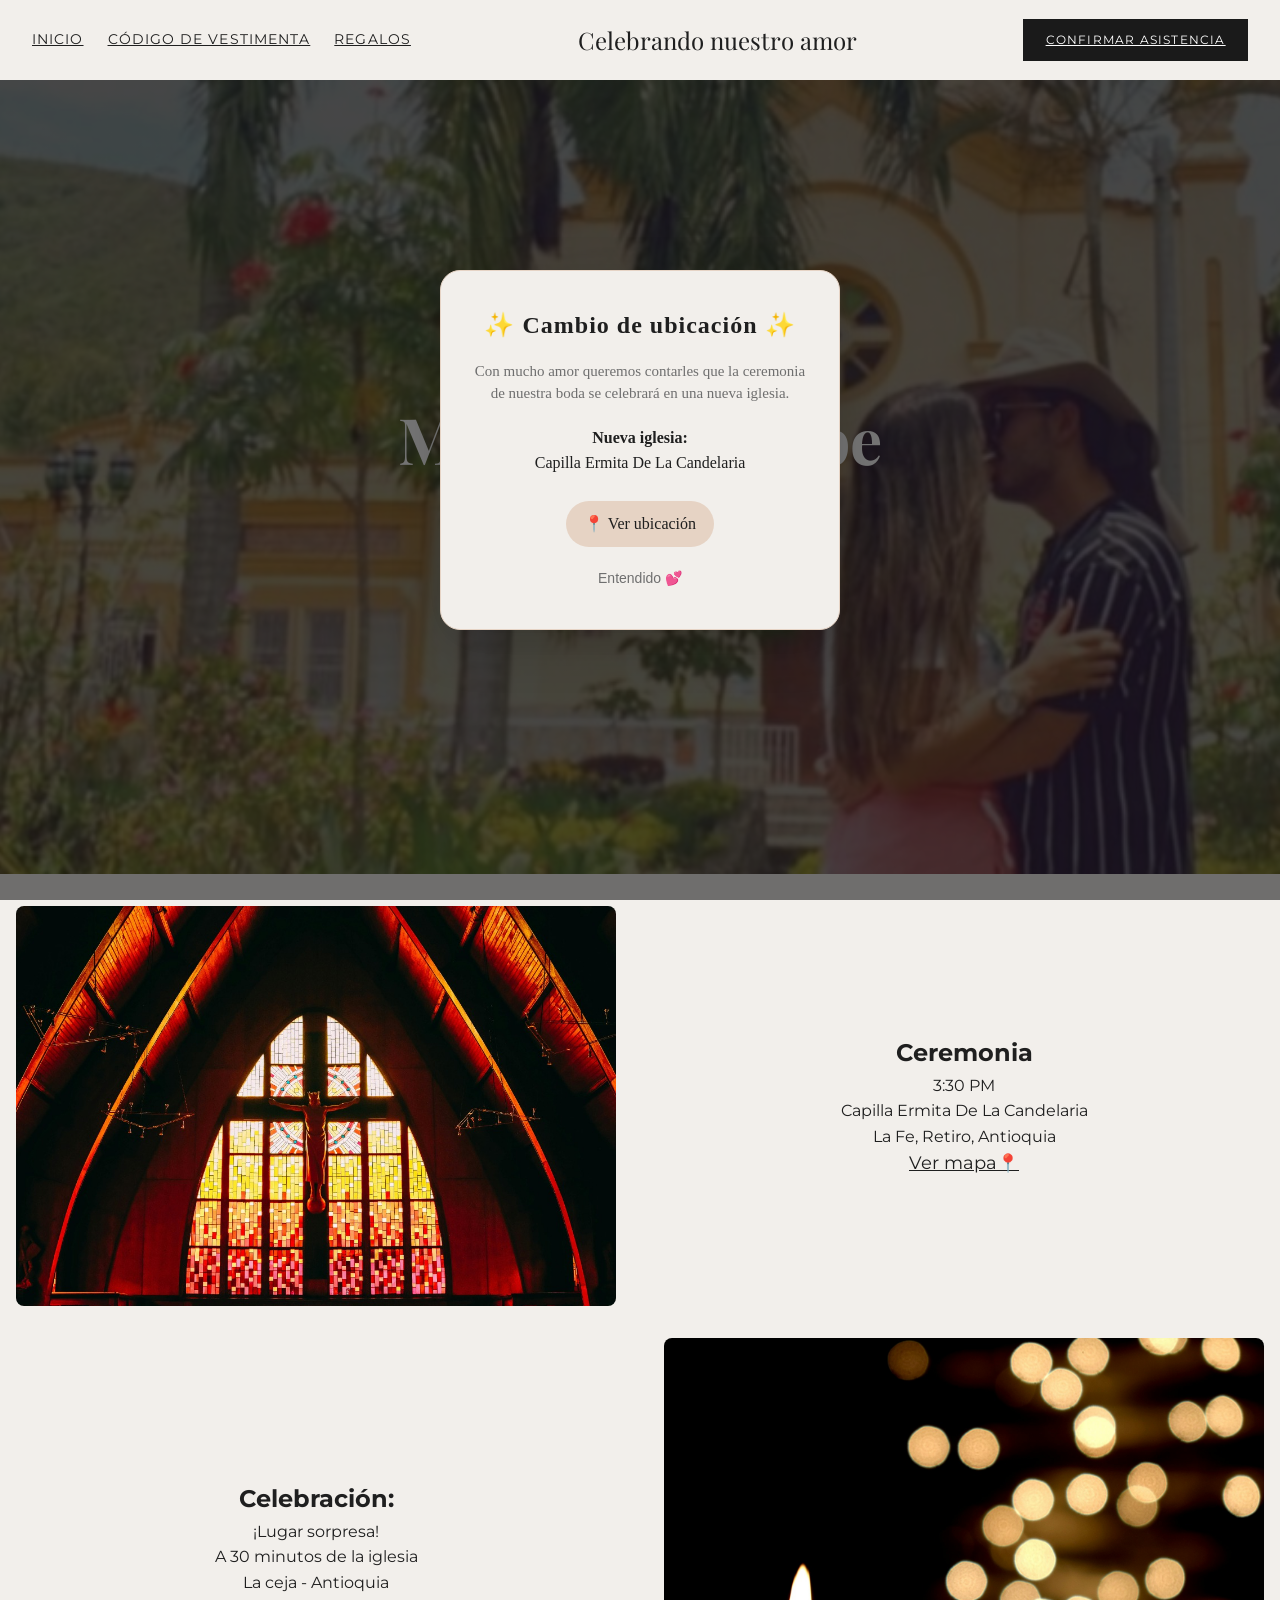
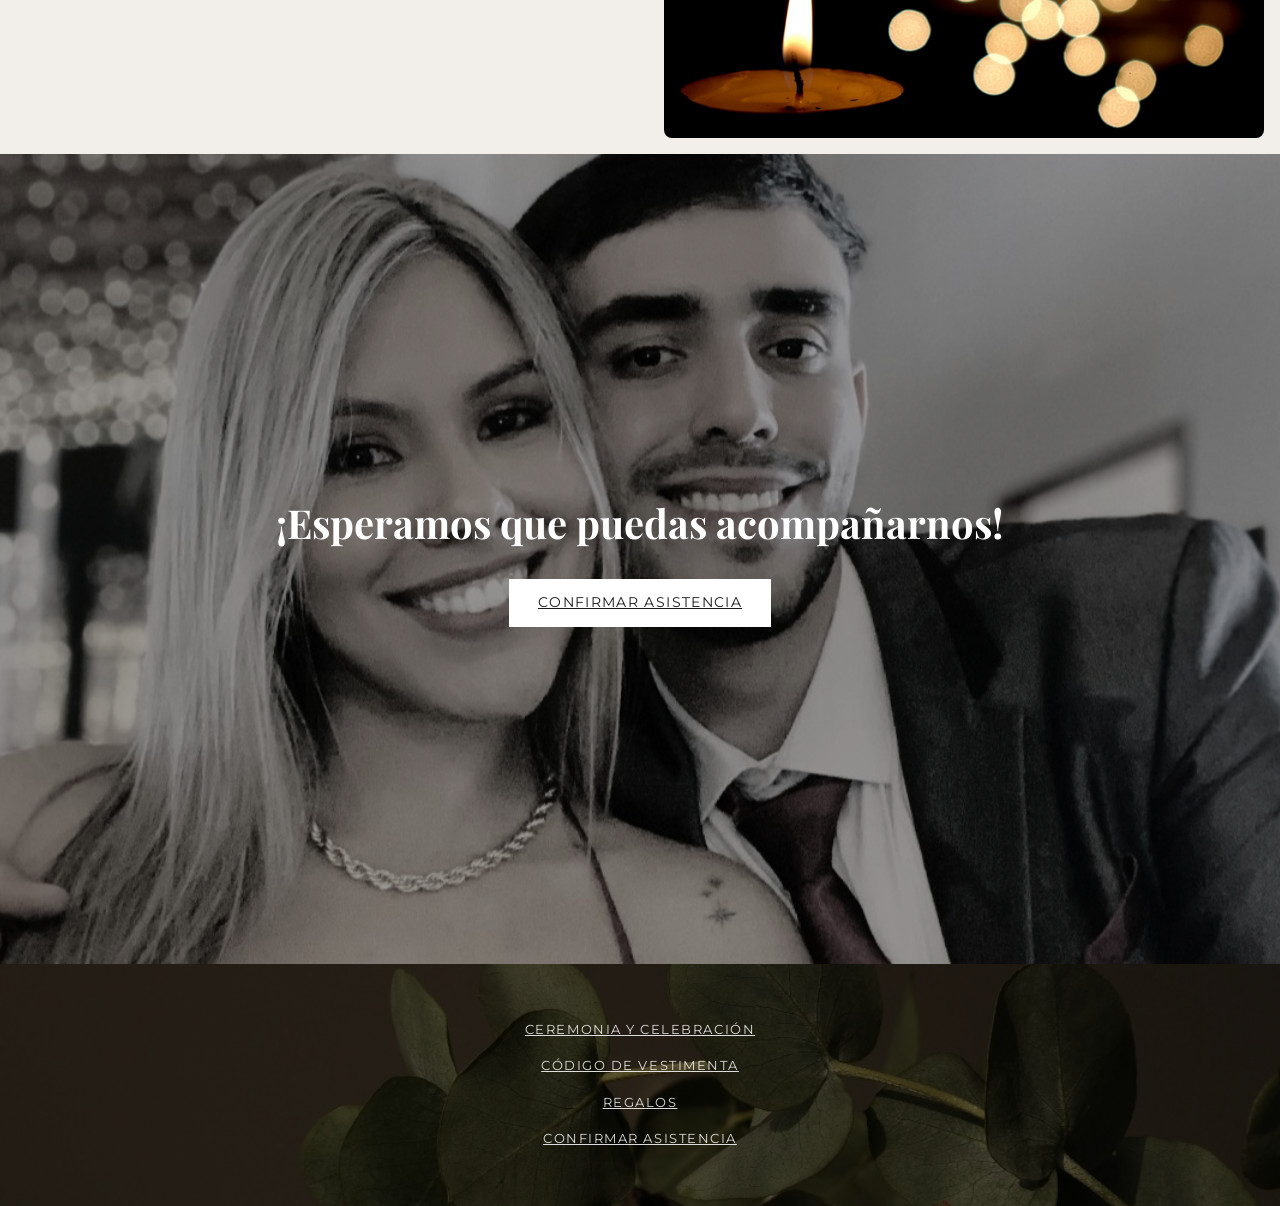
==== commit 3fe82a87: "intento pop-up" ====
--- a/index.html
+++ b/index.html
@@ -28,11 +28,11 @@
 
       <p class="lugar">
         <strong>Nueva iglesia:</strong><br>
-        Iglesia [Nombre aquí]
+         Capilla Ermita De La Candelaria
       </p>
 
       <a 
-        href="https://maps.google.com/?q=TU_UBICACION" 
+        href="https://share.google/TfC5RjnaiZRF0TOMP" 
         target="_blank" 
         class="btn-maps"
       >
@@ -132,16 +132,13 @@
   updateCountdown();
   setInterval(updateCountdown, 1000);
 
+
   function cerrarPopup() {
     document.getElementById("popup").style.display = "none";
-    localStorage.setItem("avisoIglesia", "true");
   }
 
   window.onload = function() {
-    const visto = localStorage.getItem("avisoIglesia");
-    if (visto) {
-      document.getElementById("popup").style.display = "none";
-    }
+    document.getElementById("popup").style.display = "flex";
   };
 </script>
 
--- a/css/styles.css
+++ b/css/styles.css
@@ -440,70 +440,100 @@
     #mapa {
       text-decoration: underline;
     }
-
-    /* POPUP BODA */
+/* Overlay */
 .overlay {
   position: fixed;
   top: 0;
   left: 0;
   width: 100%;
   height: 100%;
-  background: rgba(0, 0, 0, 0.55);
+  background: rgba(26, 26, 26, 0.6); /* usa bg-dark */
   display: flex;
   justify-content: center;
   align-items: center;
   z-index: 1000;
 }
 
+/* Modal tipo invitación */
 .modal {
-  background: #fffaf7;
-  padding: 30px;
+  background: var(--bg-main);
+  padding: 35px 25px;
   border-radius: 20px;
   text-align: center;
-  max-width: 380px;
-  box-shadow: 0 10px 40px rgba(0,0,0,0.2);
+  max-width: 400px;
+  width: 90%;
+  box-shadow: 0 15px 50px rgba(0,0,0,0.2);
   animation: fadeInScale 0.5s ease;
   font-family: 'Georgia', serif;
-}
-
+  border: 1px solid var(--bg-accent);
+}
+
+/* Título */
 .modal h2 {
-  color: #b76e79;
-}
-
+  color: var(--text-main);
+  margin-bottom: 15px;
+  letter-spacing: 1px;
+}
+
+/* Texto */
 .mensaje {
-  color: #555;
+  font-size: 15px;
+  color: var(--text-muted);
   margin-bottom: 20px;
+  line-height: 1.5;
 }
 
 .lugar {
-  margin-bottom: 20px;
-}
-
+  margin-bottom: 25px;
+  font-size: 16px;
+  color: var(--text-main);
+}
+
+/* Botón Maps */
 .btn-maps {
   display: inline-block;
   margin-bottom: 15px;
-  padding: 10px 15px;
-  background: #b76e79;
-  color: white;
-  border-radius: 25px;
+  padding: 10px 18px;
+  background: var(--bg-accent);
+  color: var(--text-main);
+  border-radius: 30px;
   text-decoration: none;
-}
-
+  font-weight: 500;
+  transition: all 0.3s ease;
+}
+
+.btn-maps:hover {
+  background: var(--text-main);
+  color: var(--text-light);
+  transform: translateY(-2px);
+}
+
+/* Botón cerrar */
 .btn-cerrar {
+  display: block;
+  margin: auto;
+  padding: 8px 15px;
   border: none;
   background: transparent;
-  color: #b76e79;
+  color: var(--text-muted);
+  font-size: 14px;
   cursor: pointer;
-}
-
+  transition: 0.3s;
+}
+
+.btn-cerrar:hover {
+  color: var(--text-main);
+}
+
+/* Animación elegante */
 @keyframes fadeInScale {
   from {
     opacity: 0;
-    transform: scale(0.85);
+    transform: scale(0.85) translateY(20px);
   }
   to {
     opacity: 1;
-    transform: scale(1);
+    transform: scale(1) translateY(0);
   }
 }
 
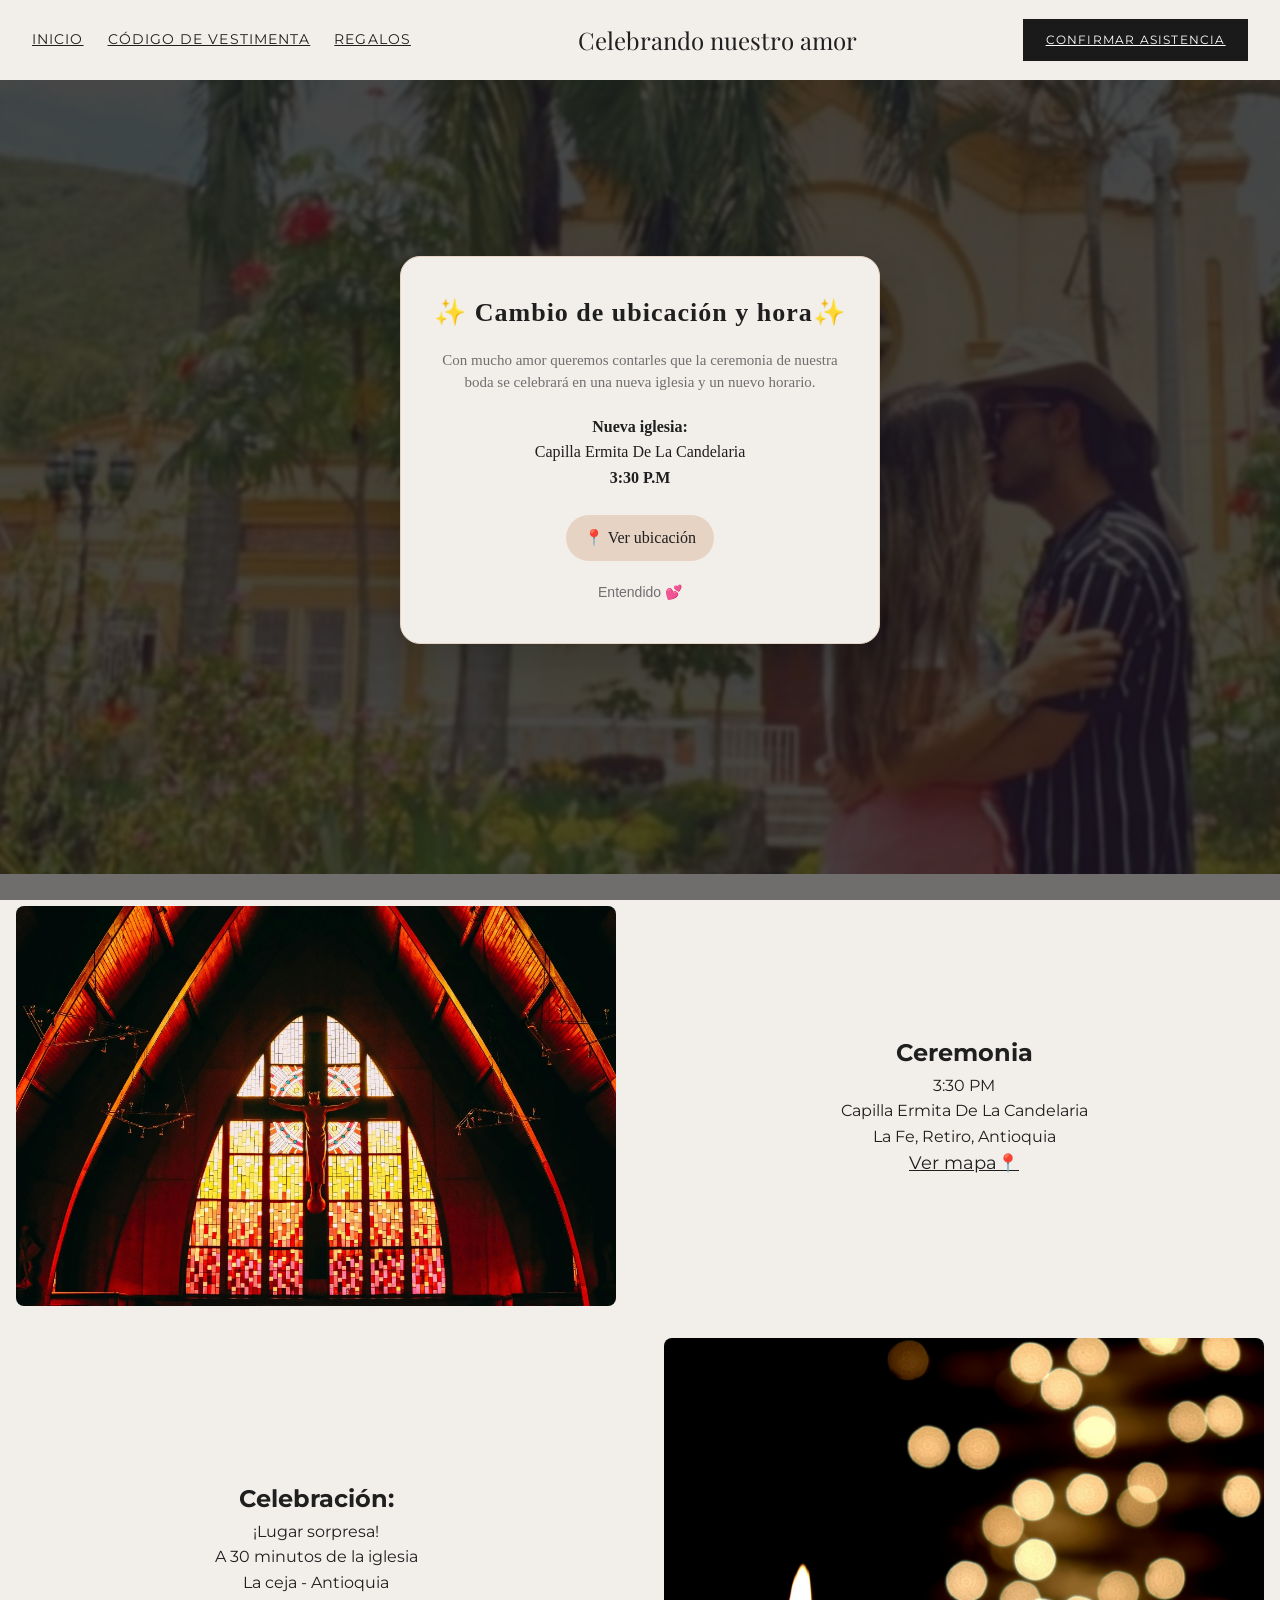
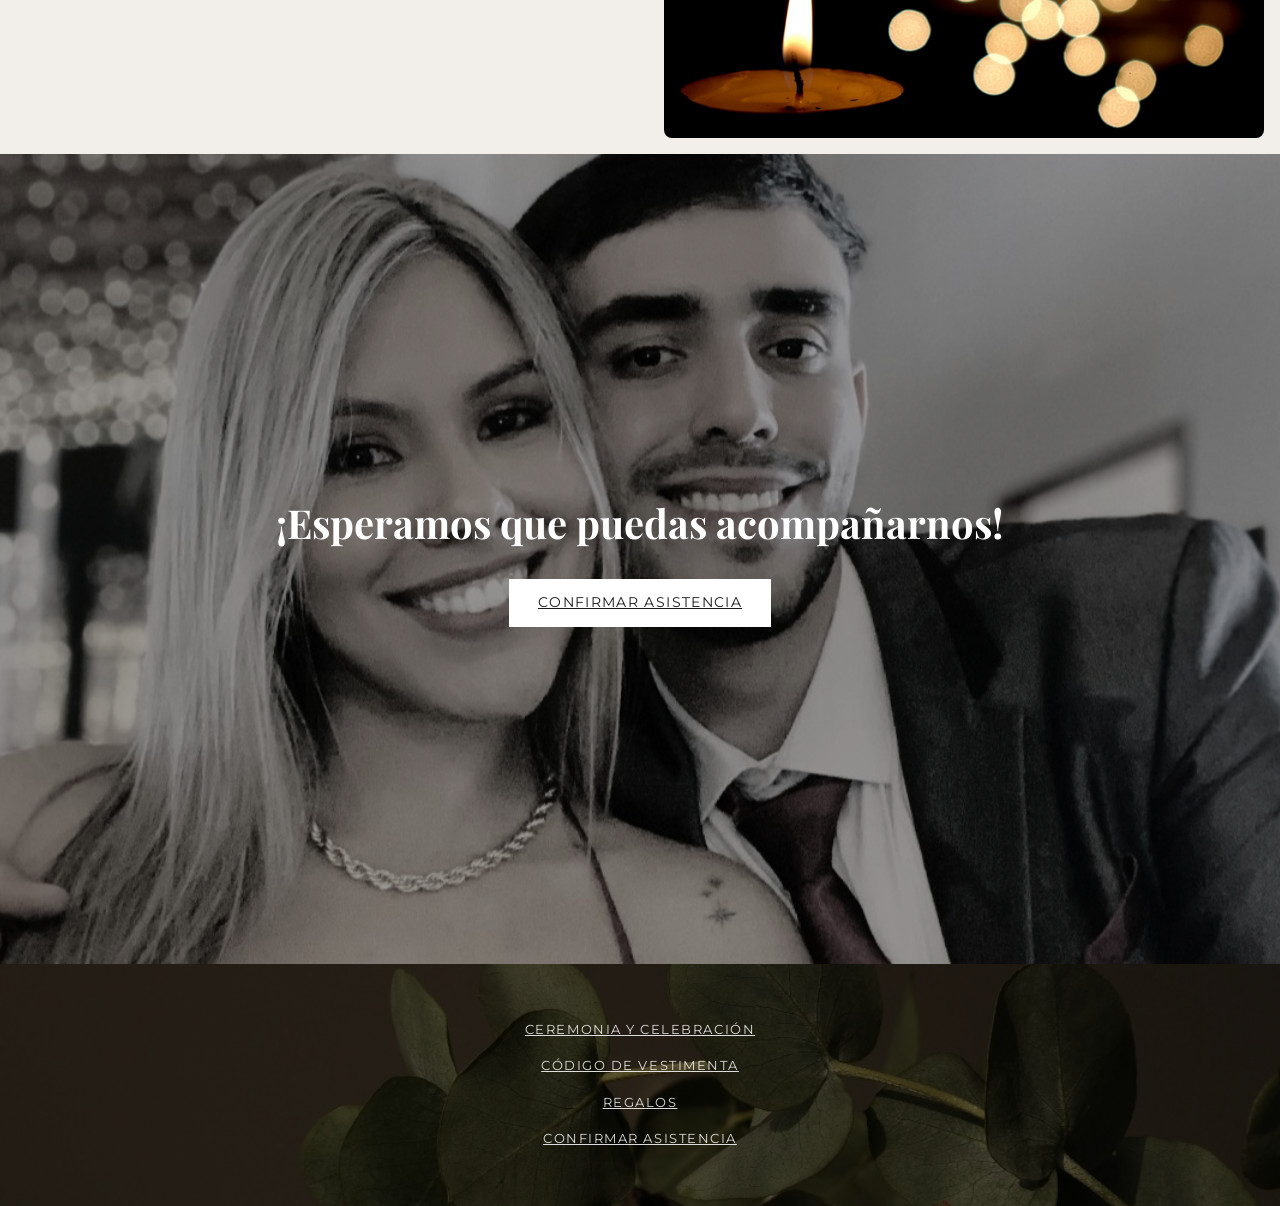
==== commit 8e9786c5: "cambio de hora" ====
--- a/index.html
+++ b/index.html
@@ -20,15 +20,17 @@
   
   <div id="popup" class="overlay">
     <div class="modal">
-      <h2>✨ Cambio de ubicación ✨</h2>
+      <h2>✨ Cambio de ubicación y hora✨</h2>
       <p class="mensaje">
         Con mucho amor queremos contarles que la ceremonia de nuestra boda
-        se celebrará en una nueva iglesia.
+        se celebrará en una nueva iglesia y un nuevo horario.
       </p>
 
       <p class="lugar">
         <strong>Nueva iglesia:</strong><br>
-         Capilla Ermita De La Candelaria
+         Capilla Ermita De La Candelaria<br>
+         <strong>3:30 P.M</strong>
+         
       </p>
 
       <a 
--- a/css/styles.css
+++ b/css/styles.css
@@ -460,7 +460,7 @@
   padding: 35px 25px;
   border-radius: 20px;
   text-align: center;
-  max-width: 400px;
+  max-width: 480px;
   width: 90%;
   box-shadow: 0 15px 50px rgba(0,0,0,0.2);
   animation: fadeInScale 0.5s ease;
@@ -473,6 +473,9 @@
   color: var(--text-main);
   margin-bottom: 15px;
   letter-spacing: 1px;
+  font-size: clamp(18px, 4vw, 26px);
+  text-align: center;
+  
 }
 
 /* Texto */
